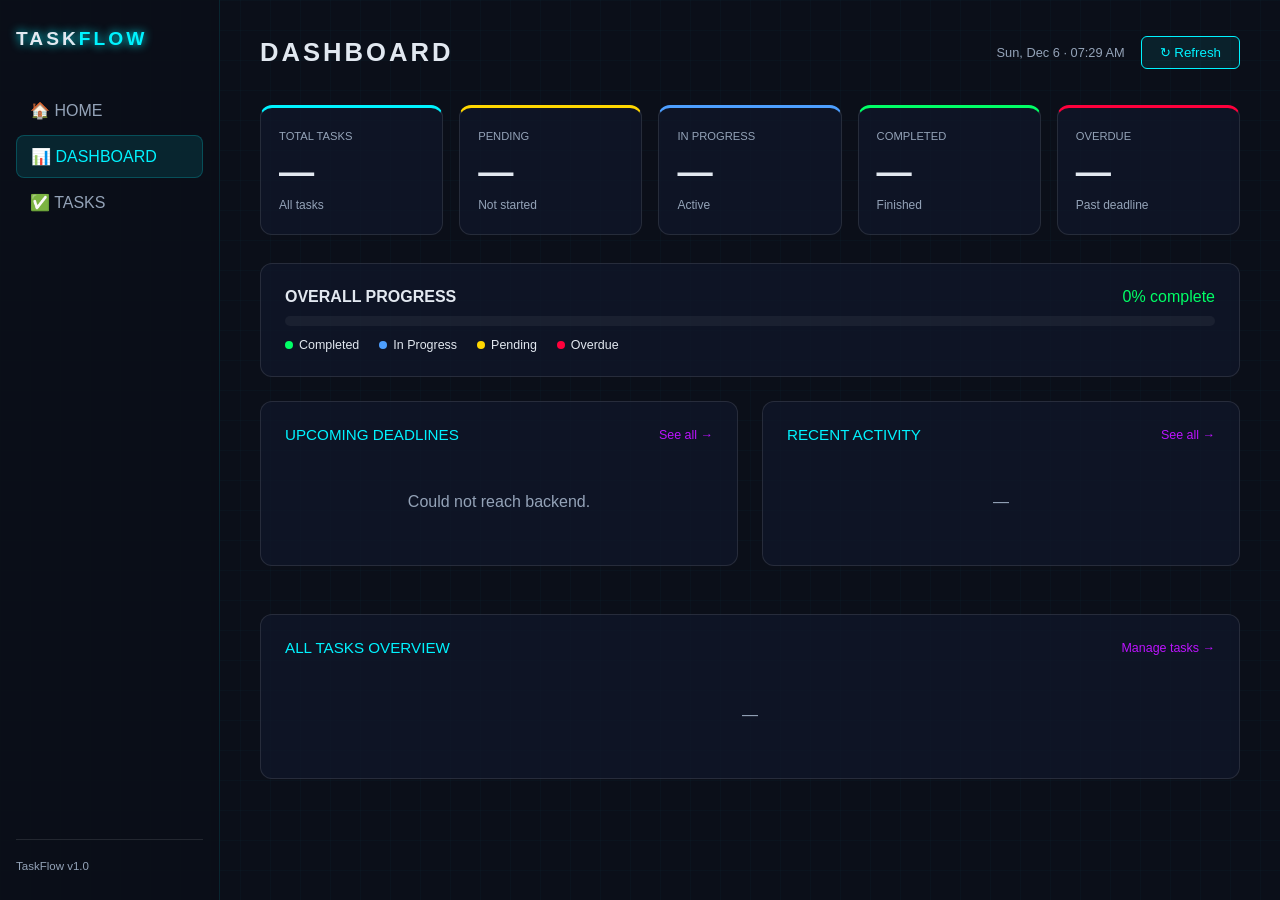
==== SIA TASK MANAGER API/dashboard.html @ ada99065 "Add files via upload" ====
<!DOCTYPE html>
<html lang="en">
<head>
  <meta charset="UTF-8"/>
  <meta name="viewport" content="width=device-width, initial-scale=1.0"/>
  <title>Dashboard — TaskFlow</title>

  <link rel="stylesheet" href="css/dashboard.css"/>
</head>
<body>

<aside class="sidebar">

  <div class="sidebar-logo">
    Task<span>Flow</span>
  </div>

  <nav class="sidebar-nav">
    <a href="index.html" class="nav-item">🏠 Home</a>
    <a href="dashboard.html" class="nav-item active">📊 Dashboard</a>
    <a href="index2.html" class="nav-item">✅ Tasks</a>
  </nav>

  <div class="sidebar-bottom">
    <p>TaskFlow v1.0</p>
  </div>

</aside>

<main class="main">

  <div class="topbar">

    <h1>Dashboard</h1>

    <div class="topbar-right">
      <span class="now-time" id="now-time"></span>
      <button class="refresh-btn" onclick="loadAll()">
        ↻ Refresh
      </button>
    </div>

  </div>

  <div class="stat-cards">

    <div class="stat-card total">
      <div class="label">Total Tasks</div>
      <div class="num" id="c-total">—</div>
      <div class="sub">All tasks</div>
    </div>

    <div class="stat-card pending">
      <div class="label">Pending</div>
      <div class="num" id="c-pending">—</div>
      <div class="sub">Not started</div>
    </div>

    <div class="stat-card inprogress">
      <div class="label">In Progress</div>
      <div class="num" id="c-progress">—</div>
      <div class="sub">Active</div>
    </div>

    <div class="stat-card done">
      <div class="label">Completed</div>
      <div class="num" id="c-done">—</div>
      <div class="sub">Finished</div>
    </div>

    <div class="stat-card overdue">
      <div class="label">Overdue</div>
      <div class="num" id="c-overdue">—</div>
      <div class="sub">Past deadline</div>
    </div>

  </div>

  <div class="panel">

    <div class="bar-label">
      <span class="overall-text">Overall Progress</span>
      <span id="pct-text" class="pct-text">0% complete</span>
    </div>

    <div class="progress-track">
      <div class="bar-seg done" id="bar-done"></div>
      <div class="bar-seg prog" id="bar-prog"></div>
      <div class="bar-seg pend" id="bar-pend"></div>
      <div class="bar-seg over" id="bar-over"></div>
    </div>

    <div class="bar-legend">

      <div class="legend-item">
        <div class="legend-dot green"></div>
        Completed
      </div>

      <div class="legend-item">
        <div class="legend-dot blue"></div>
        In Progress
      </div>

      <div class="legend-item">
        <div class="legend-dot yellow"></div>
        Pending
      </div>

      <div class="legend-item">
        <div class="legend-dot red"></div>
        Overdue
      </div>

    </div>

  </div>

  <div class="two-col">

    <div class="panel">

      <div class="panel-header">
        <div class="panel-title">Upcoming Deadlines</div>
        <a href="index2.html" class="see-all">See all →</a>
      </div>

      <div id="deadlines-list">
        <div class="loading">Loading...</div>
      </div>

    </div>

    <div class="panel">

      <div class="panel-header">
        <div class="panel-title">Recent Activity</div>
        <a href="index2.html" class="see-all">See all →</a>
      </div>

      <div id="activity-list">
        <div class="loading">Loading...</div>
      </div>

    </div>

  </div>

  <div class="panel">

    <div class="panel-header">
      <div class="panel-title">All Tasks Overview</div>
      <a href="index2.html" class="see-all">Manage tasks →</a>
    </div>

    <div id="tasks-table">
      <div class="loading">Loading...</div>
    </div>

  </div>

</main>

<script src="js/dashboard.js"></script>

</body>
</html>
---- SIA TASK MANAGER API/css/dashboard.css ----
:root{
  --bg-dark:#0b0f19;
  --bg-panel:rgba(16,23,42,0.75);
  --neon-cyan:#00f3ff;
  --neon-purple:#bc13fe;
  --neon-green:#00ff66;
  --neon-red:#ff003c;
  --neon-yellow:#ffd700;
  --neon-blue:#0066ff;
  --text-main:#e2e8f0;
  --text-muted:#94a3b8;
  --glass-border:rgba(255,255,255,0.1);
  --sidebar-w:220px;
}

*{
  margin:0;
  padding:0;
  box-sizing:border-box;
}

body{
  background:var(--bg-dark);
  background-image:
  linear-gradient(rgba(0,243,255,.02) 1px,transparent 1px),
  linear-gradient(90deg,rgba(0,243,255,.02) 1px,transparent 1px);
  background-size:30px 30px;
  color:var(--text-main);
  font-family:'Segoe UI',sans-serif;
  display:flex;
  min-height:100vh;
}

/* SIDEBAR */

.sidebar{
  width:var(--sidebar-w);
  min-height:100vh;
  background:rgba(11,15,25,.95);
  border-right:1px solid rgba(0,243,255,.1);
  display:flex;
  flex-direction:column;
  padding:28px 16px;
  position:fixed;
  left:0;
  top:0;
  bottom:0;
}

.sidebar-logo{
  font-size:1.2rem;
  font-weight:800;
  letter-spacing:3px;
  text-transform:uppercase;
  margin-bottom:40px;
  text-shadow:0 0 10px var(--neon-cyan);
}

.sidebar-logo span{
  color:var(--neon-cyan);
}

.sidebar-nav{
  display:flex;
  flex-direction:column;
  gap:4px;
  flex:1;
}

.nav-item{
  display:flex;
  align-items:center;
  gap:10px;
  padding:11px 14px;
  border-radius:8px;
  text-decoration:none;
  text-transform:uppercase;
  color:var(--text-muted);
  transition:.2s;
}

.nav-item:hover{
  background:rgba(0,243,255,.06);
  color:var(--neon-cyan);
}

.nav-item.active{
  background:rgba(0,243,255,.1);
  color:var(--neon-cyan);
  border:1px solid rgba(0,243,255,.2);
}

.sidebar-bottom{
  padding-top:20px;
  border-top:1px solid var(--glass-border);
}

.sidebar-bottom p{
  font-size:.72rem;
  color:var(--text-muted);
}

/* MAIN */

.main{
  margin-left:var(--sidebar-w);
  flex:1;
  padding:36px 40px;
}

.topbar{
  display:flex;
  align-items:center;
  justify-content:space-between;
  margin-bottom:36px;
}

.topbar h1{
  font-size:1.6rem;
  font-weight:800;
  text-transform:uppercase;
  letter-spacing:3px;
}

.topbar-right{
  display:flex;
  align-items:center;
  gap:16px;
}

.now-time{
  font-size:.8rem;
  color:var(--text-muted);
}

.refresh-btn{
  background:rgba(0,243,255,.08);
  border:1px solid var(--neon-cyan);
  color:var(--neon-cyan);
  padding:8px 18px;
  border-radius:6px;
  cursor:pointer;
  transition:.2s;
}

.refresh-btn:hover{
  background:var(--neon-cyan);
  color:#050810;
}

/* STAT CARDS */

.stat-cards{
  display:grid;
  grid-template-columns:repeat(5,1fr);
  gap:16px;
  margin-bottom:28px;
}

.stat-card{
  background:var(--bg-panel);
  border:1px solid var(--glass-border);
  border-top:3px solid transparent;
  border-radius:12px;
  padding:22px 18px;
}

.stat-card.total{
  border-top-color:var(--neon-cyan);
}

.stat-card.pending{
  border-top-color:var(--neon-yellow);
}

.stat-card.inprogress{
  border-top-color:#4d9fff;
}

.stat-card.done{
  border-top-color:var(--neon-green);
}

.stat-card.overdue{
  border-top-color:var(--neon-red);
}

.label{
  font-size:.7rem;
  text-transform:uppercase;
  color:var(--text-muted);
  margin-bottom:10px;
}

.num{
  font-size:2.2rem;
  font-weight:800;
}

.sub{
  margin-top:6px;
  font-size:.75rem;
  color:var(--text-muted);
}

/* PANEL */

.panel{
  background:var(--bg-panel);
  border:1px solid var(--glass-border);
  border-radius:12px;
  padding:24px;
  margin-bottom:24px;
}

.panel-header{
  display:flex;
  justify-content:space-between;
  align-items:center;
  margin-bottom:20px;
}

.panel-title{
  color:var(--neon-cyan);
  text-transform:uppercase;
  font-size:.95rem;
}

.see-all{
  text-decoration:none;
  color:var(--neon-purple);
  font-size:.78rem;
}

/* PROGRESS */

.bar-label{
  display:flex;
  justify-content:space-between;
  margin-bottom:10px;
}

.overall-text{
  text-transform:uppercase;
  font-weight:700;
}

.pct-text{
  color:var(--neon-green);
}

.progress-track{
  height:10px;
  background:rgba(255,255,255,.05);
  border-radius:99px;
  overflow:hidden;
  display:flex;
}

.bar-seg{
  height:100%;
}

.bar-seg.done{
  background:var(--neon-green);
}

.bar-seg.prog{
  background:#4d9fff;
}

.bar-seg.pend{
  background:var(--neon-yellow);
}

.bar-seg.over{
  background:var(--neon-red);
}

.bar-legend{
  display:flex;
  gap:20px;
  margin-top:12px;
  flex-wrap:wrap;
}

.legend-item{
  display:flex;
  align-items:center;
  gap:6px;
  font-size:.78rem;
}

.legend-dot{
  width:8px;
  height:8px;
  border-radius:50%;
}

.green{
  background:var(--neon-green);
}

.blue{
  background:#4d9fff;
}

.yellow{
  background:var(--neon-yellow);
}

.red{
  background:var(--neon-red);
}

/* TWO COL */

.two-col{
  display:grid;
  grid-template-columns:1fr 1fr;
  gap:24px;
  margin-bottom:24px;
}

/* DEADLINES */

.deadline-item{
  display:flex;
  align-items:center;
  gap:12px;
  padding:11px 0;
  border-bottom:1px solid var(--glass-border);
}

.deadline-item:last-child{
  border:none;
}

.deadline-icon{
  width:34px;
  height:34px;
  border-radius:8px;
  display:flex;
  align-items:center;
  justify-content:center;
}

.deadline-info{
  flex:1;
}

.deadline-date{
  font-size:.78rem;
  font-weight:600;
}

/* ACTIVITY */

.activity-item{
  display:flex;
  gap:12px;
  padding:10px 0;
  border-bottom:1px solid var(--glass-border);
}

.activity-item:last-child{
  border:none;
}

.activity-dot{
  width:7px;
  height:7px;
  border-radius:50%;
  margin-top:6px;
  background:var(--neon-cyan);
}

.activity-text{
  font-size:.85rem;
}

.activity-time{
  font-size:.73rem;
  color:var(--text-muted);
  margin-top:2px;
}

/* TABLE */

table{
  width:100%;
  border-collapse:collapse;
}

th{
  padding:10px 14px;
  text-align:left;
  font-size:.72rem;
  text-transform:uppercase;
  color:var(--text-muted);
  border-bottom:1px solid var(--glass-border);
}

td{
  padding:12px 14px;
  font-size:.87rem;
  border-bottom:1px solid rgba(255,255,255,.04);
}

/* BADGES */

.badge{
  display:inline-flex;
  padding:3px 10px;
  border-radius:50px;
  font-size:.72rem;
  font-weight:700;
}

.badge.Pending{
  background:rgba(255,215,0,.1);
  color:var(--neon-yellow);
}

.badge.In-Progress{
  background:rgba(77,159,255,.1);
  color:#4d9fff;
}

.badge.Completed{
  background:rgba(0,255,102,.1);
  color:var(--neon-green);
}

.badge.Overdue{
  background:rgba(255,0,60,.1);
  color:var(--neon-red);
}

.loading,
.empty{
  text-align:center;
  padding:30px;
  color:var(--text-muted);
}

/* MOBILE */

@media(max-width:900px){

  .sidebar{
    display:none;
  }

  .main{
    margin-left:0;
    padding:24px 16px;
  }

  .stat-cards{
    grid-template-columns:repeat(2,1fr);
  }

  .two-col{
    grid-template-columns:1fr;
  }

}
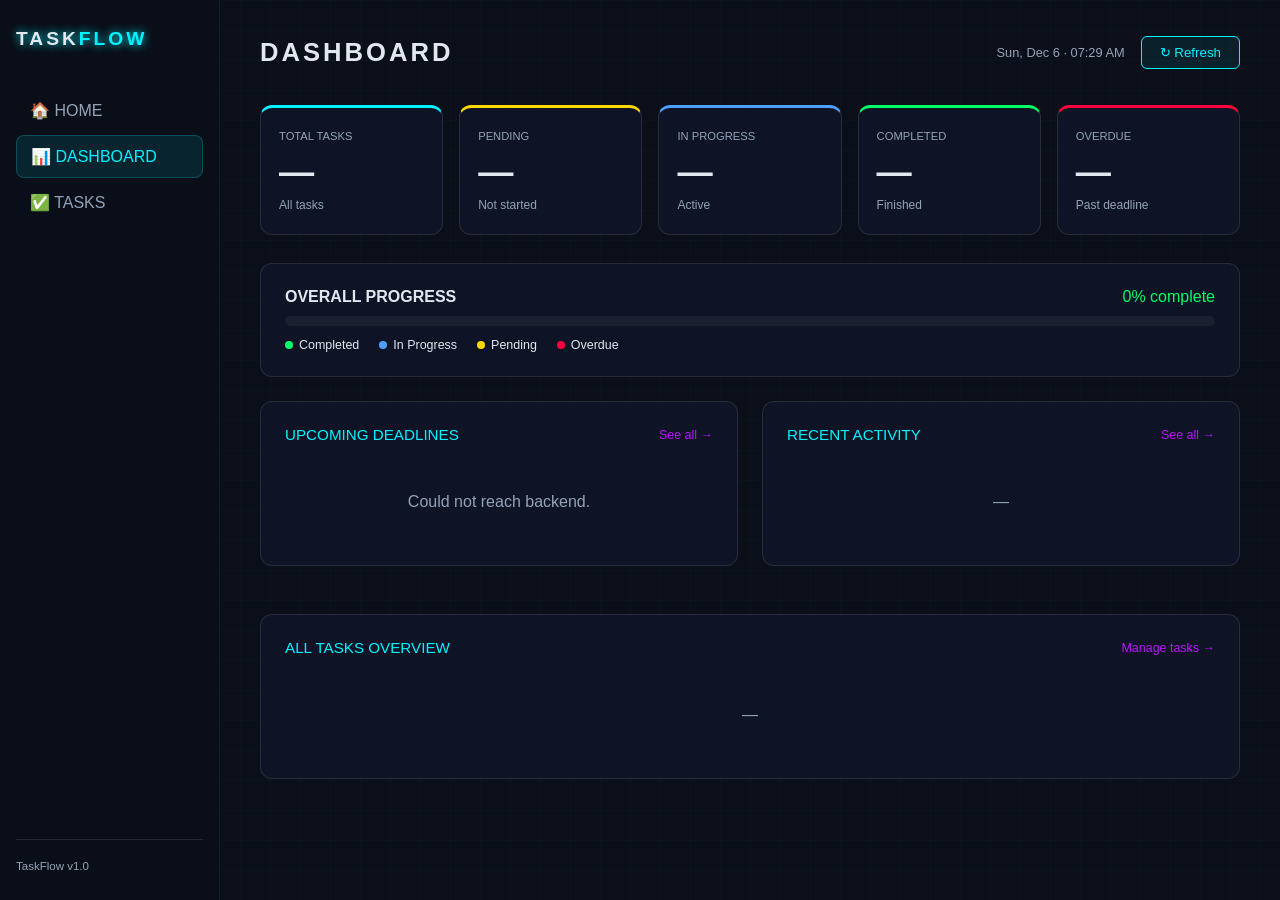
==== commit a1d04bd0: "Add files via upload" ====
--- a/SIA TASK MANAGER API/dashboard.html
+++ b/SIA TASK MANAGER API/dashboard.html
@@ -18,7 +18,7 @@
   <nav class="sidebar-nav">
     <a href="index.html" class="nav-item">🏠 Home</a>
     <a href="dashboard.html" class="nav-item active">📊 Dashboard</a>
-    <a href="index2.html" class="nav-item">✅ Tasks</a>
+    <a href="tasks.html" class="nav-item">✅ Tasks</a>
   </nav>
 
   <div class="sidebar-bottom">
@@ -122,7 +122,7 @@
 
       <div class="panel-header">
         <div class="panel-title">Upcoming Deadlines</div>
-        <a href="index2.html" class="see-all">See all →</a>
+        <a href="tasks.html" class="see-all">See all →</a>
       </div>
 
       <div id="deadlines-list">
